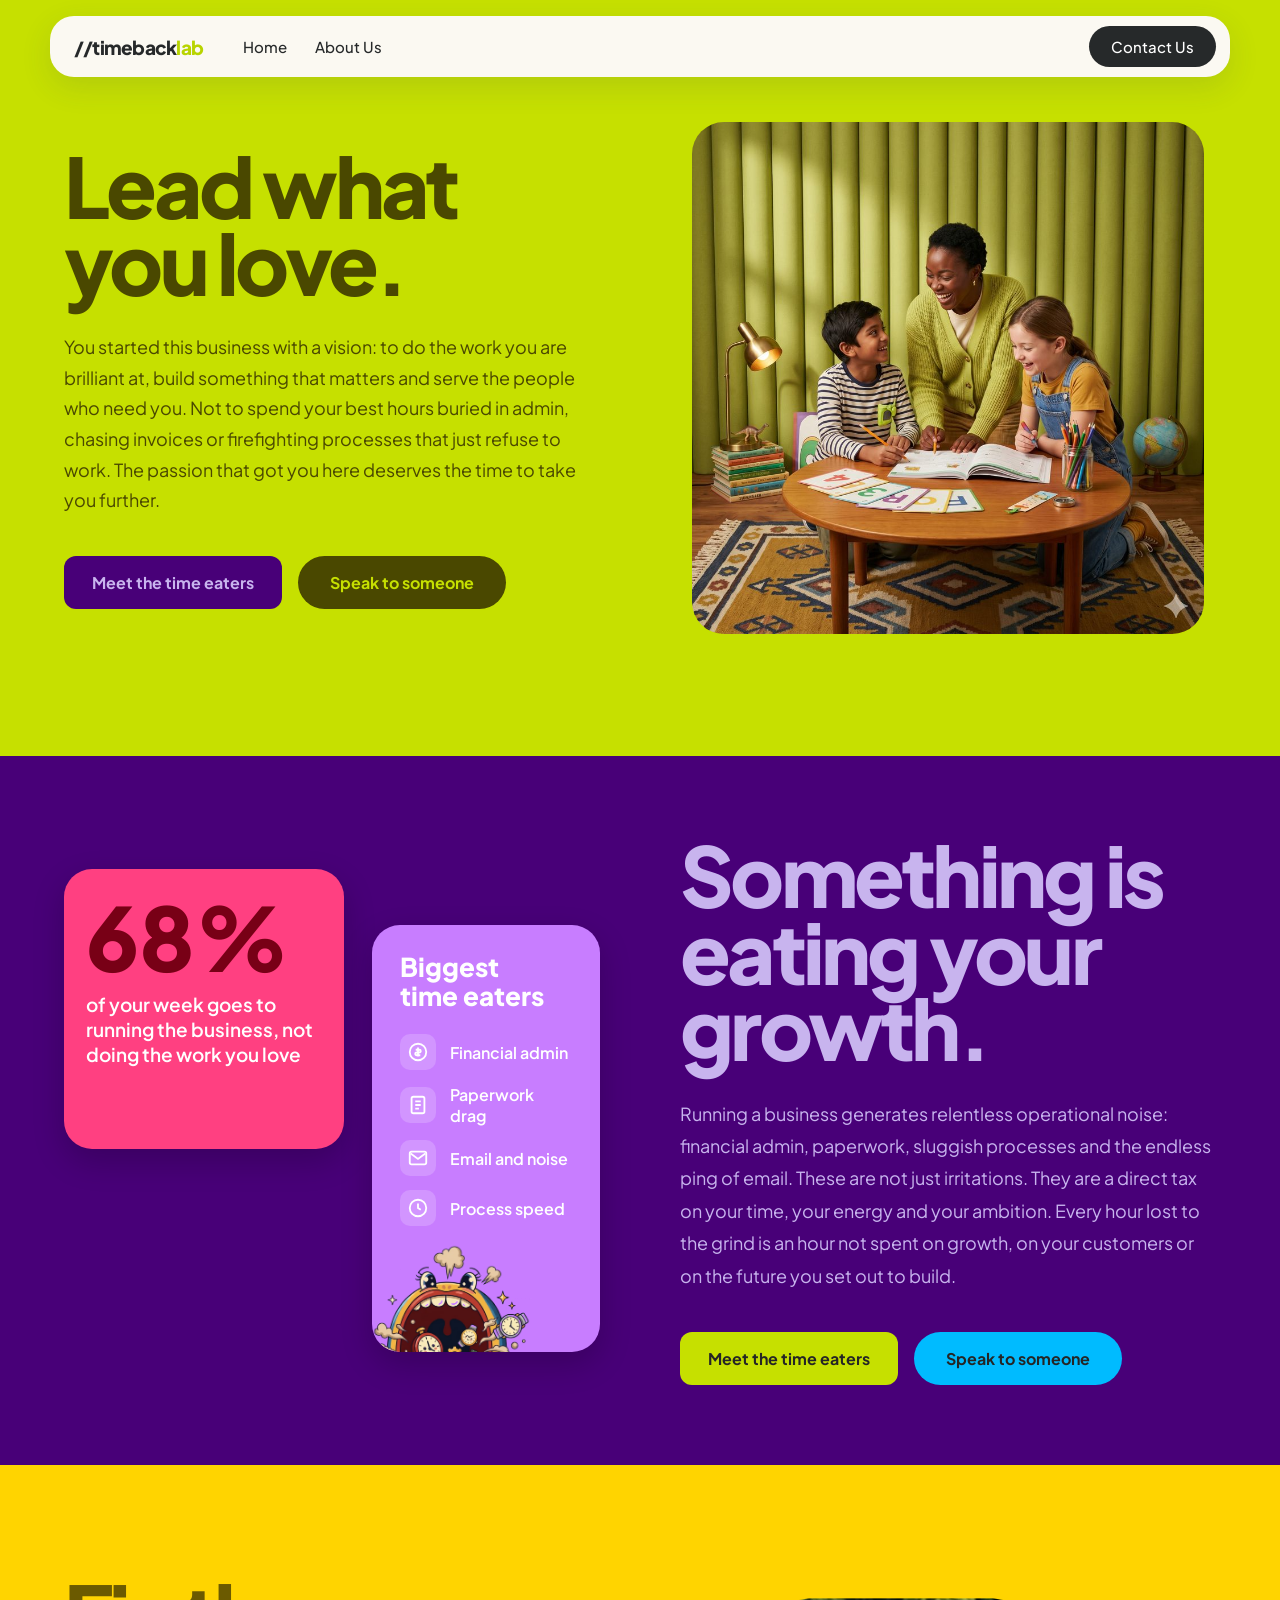
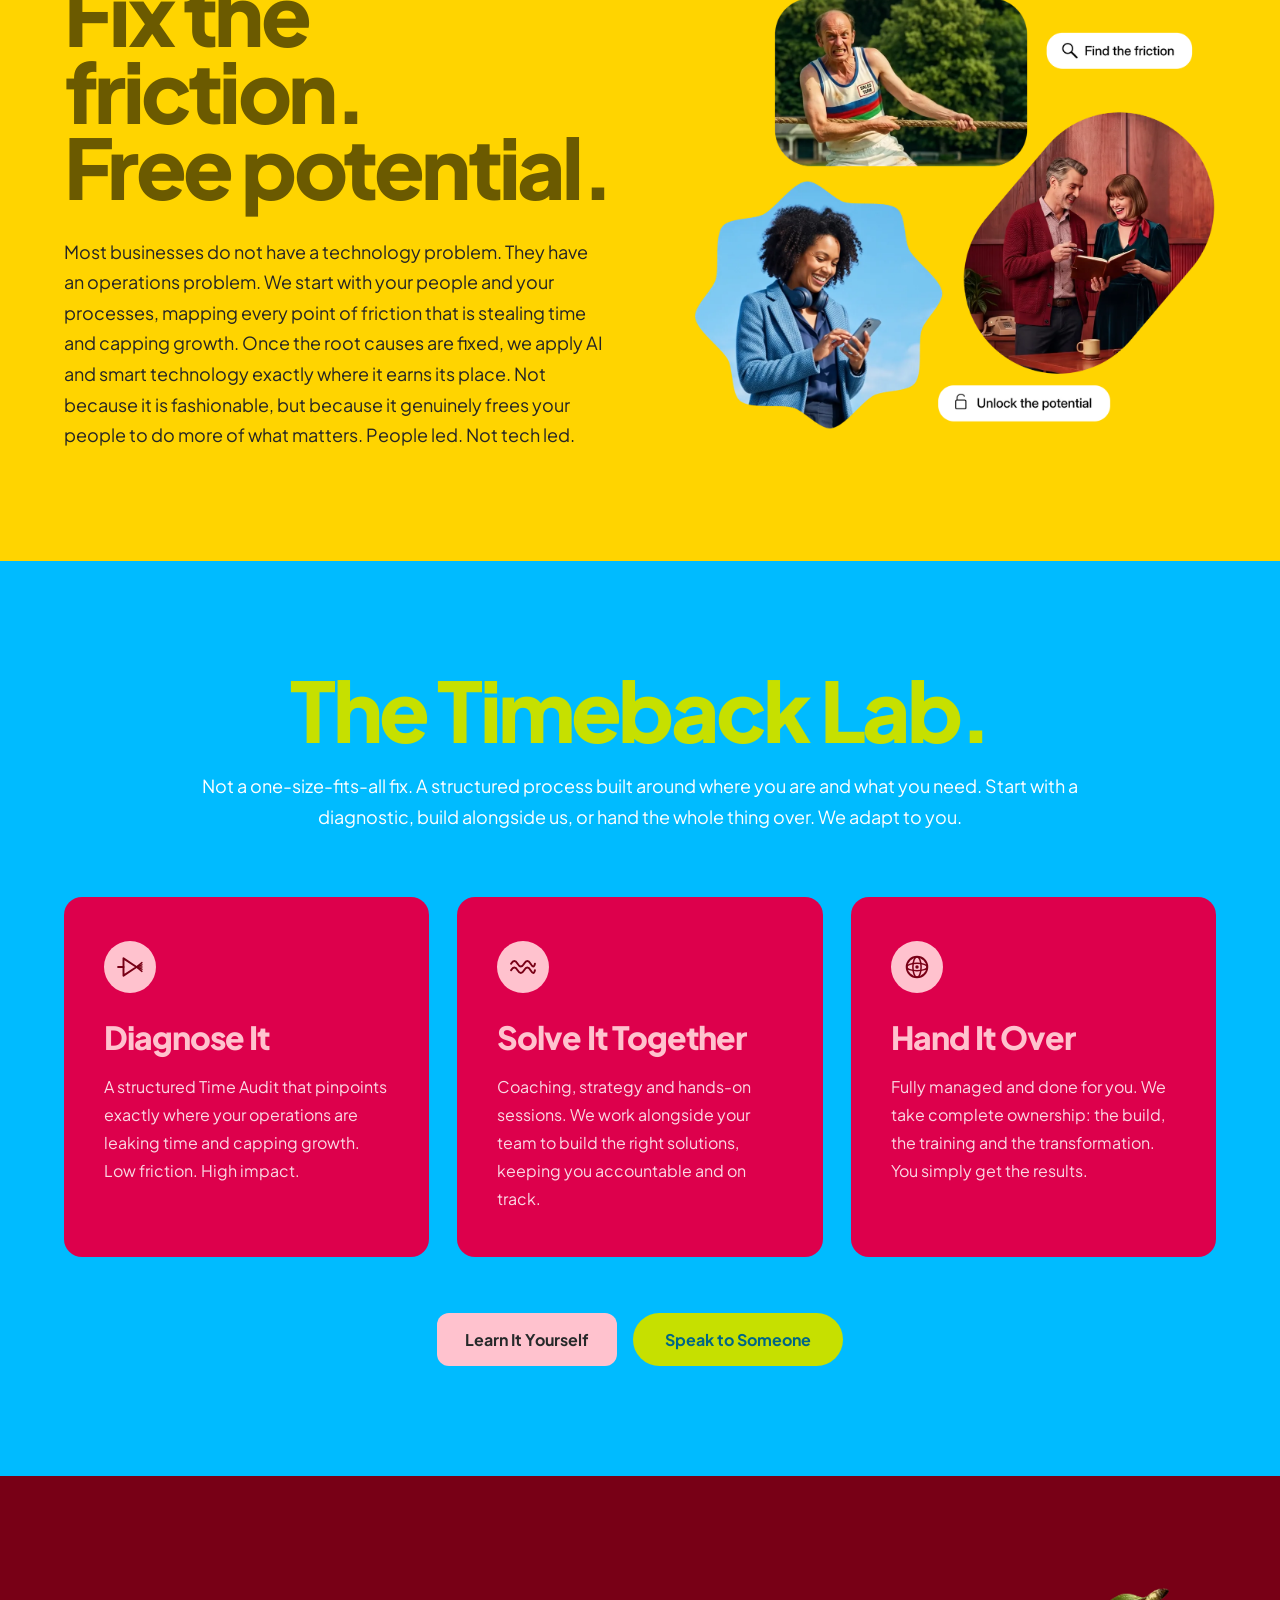
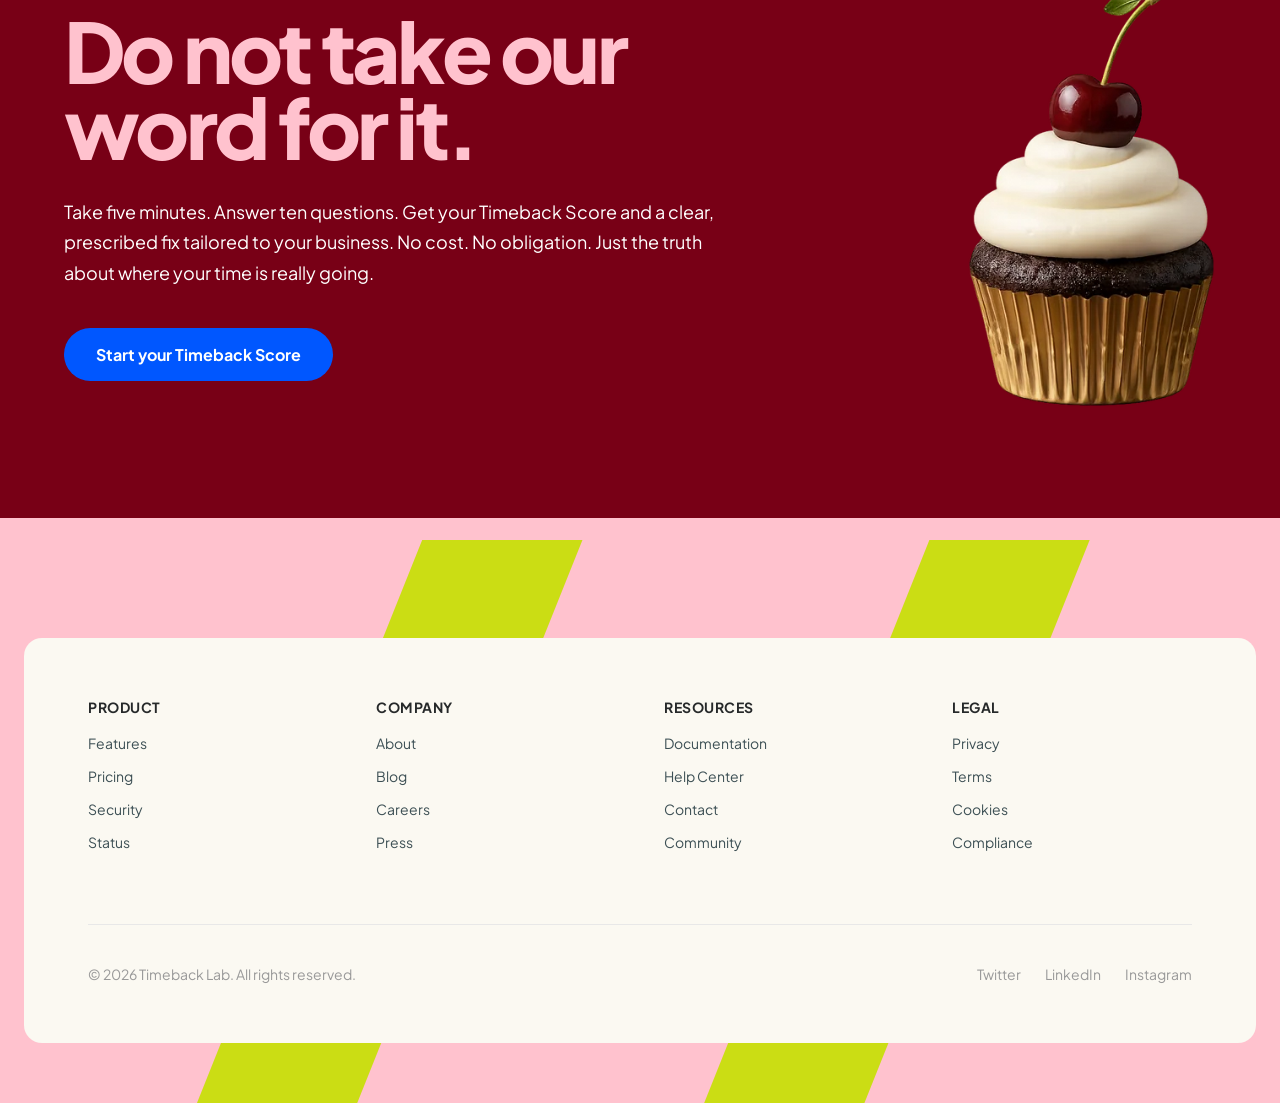
==== index.html @ 6ec60553 "Build homepage from Claude Design handoff Single-page site with five colour-blocked sections (Volt h" ====
<!DOCTYPE html>
<html lang="en">
<head>
<meta charset="UTF-8">
<meta name="viewport" content="width=device-width, initial-scale=1.0">
<title>timebacklab &mdash; Lead what you love</title>
<link rel="preconnect" href="https://fonts.googleapis.com">
<link rel="preconnect" href="https://fonts.gstatic.com" crossorigin>
<link rel="stylesheet" href="https://fonts.googleapis.com/css2?family=Plus+Jakarta+Sans:ital,opsz,wght@0,6..18,300..800;1,6..18,300..800&family=JetBrains+Mono:wght@400;500;600&display=swap">
<link rel="stylesheet" href="css/style.css">
</head>
<body>

<nav id="site-nav">
  <div class="nav-left">
    <div class="logo">
      <span class="logo-timeback">//timeback</span><span class="logo-lab">lab</span>
    </div>
    <ul class="nav-links">
      <li><a href="#home">Home</a></li>
      <li><a href="#about">About Us</a></li>
    </ul>
  </div>
  <div class="nav-right">
    <a href="#" class="contact-btn">Contact Us</a>
    <button class="nav-toggle" aria-label="Toggle menu" aria-expanded="false">
      <svg viewBox="0 0 24 24" fill="none" stroke="currentColor" stroke-width="2" stroke-linecap="round"><line x1="3" y1="6" x2="21" y2="6"></line><line x1="3" y1="12" x2="21" y2="12"></line><line x1="3" y1="18" x2="21" y2="18"></line></svg>
    </button>
  </div>
  <div class="nav-mobile-panel">
    <a href="#home">Home</a>
    <a href="#about">About Us</a>
    <a href="#" class="contact-btn">Contact Us</a>
  </div>
</nav>

<main id="home">

  <!-- Section 01: Volt -->
  <section class="sec sec-volt">
    <div class="sec-inner">
      <div class="sec-content">
        <h2 style="color:#4A4800;">Lead what<br>you love.</h2>
        <p style="color:#4A4800;">You started this business with a vision: to do the work you are brilliant at, build something that matters and serve the people who need you. Not to spend your best hours buried in admin, chasing invoices or firefighting processes that just refuse to work. The passion that got you here deserves the time to take you further.</p>
        <div class="cta-row">
          <a href="#problem" class="btn btn-square" style="background:#480078;color:#C8B4EE;">Meet the time eaters</a>
          <a href="#" class="btn btn-pill" style="background:#4A4800;color:#C6E000;">Speak to someone</a>
        </div>
      </div>
      <div class="marquee-container">
        <div class="marquee-track">
          <div class="marquee-item"><img src="images/marquee-team.jpg" alt="Team collaboration" loading="lazy"></div>
          <div class="marquee-item"><img src="images/marquee-coffee.jpg" alt="Coffee shop collaboration" loading="lazy"></div>
          <div class="marquee-item"><img src="images/marquee-education.jpg" alt="Education moment" loading="lazy"></div>
          <div class="marquee-item"><img src="images/marquee-craft.jpg" alt="Craftsperson at work" loading="lazy"></div>
          <div class="marquee-item"><img src="images/marquee-florist.jpg" alt="Florist at work" loading="lazy"></div>
          <!-- duplicate first image for seamless loop -->
          <div class="marquee-item"><img src="images/marquee-team.jpg" alt="" aria-hidden="true"></div>
        </div>
      </div>
    </div>
  </section>

  <!-- Section 02: Purple - Problem -->
  <section id="problem" class="sec-problem">
    <div class="problem-inner">

      <div class="problem-cards">
        <div class="card-stat">
          <div class="card-stat-number">68%</div>
          <div class="card-stat-label">of your week goes to running the business, not doing the work you love</div>
        </div>

        <div class="card-eaters">
          <div class="card-eaters-title">Biggest<br>time eaters</div>
          <div class="eaters-list">
            <div class="eater-item">
              <div class="eater-icon"><svg width="22" height="22" viewBox="0 0 24 24" fill="none" stroke="white" stroke-width="2"><circle cx="12" cy="12" r="9"></circle><path d="M12 7v10M9.5 9.5h4a1.5 1.5 0 0 1 0 3h-3a1.5 1.5 0 0 0 0 3h4"></path></svg></div>
              <div>Financial admin</div>
            </div>
            <div class="eater-item">
              <div class="eater-icon"><svg width="22" height="22" viewBox="0 0 24 24" fill="none" stroke="white" stroke-width="2"><rect x="5" y="3" width="14" height="18" rx="2"></rect><path d="M9 8h6M9 12h6M9 16h4"></path></svg></div>
              <div>Paperwork drag</div>
            </div>
            <div class="eater-item">
              <div class="eater-icon"><svg width="22" height="22" viewBox="0 0 24 24" fill="none" stroke="white" stroke-width="2"><rect x="3" y="5" width="18" height="14" rx="2"></rect><path d="M4 7l8 6 8-6"></path></svg></div>
              <div>Email and noise</div>
            </div>
            <div class="eater-item">
              <div class="eater-icon"><svg width="22" height="22" viewBox="0 0 24 24" fill="none" stroke="white" stroke-width="2"><circle cx="12" cy="12" r="9"></circle><path d="M12 7v5l3 2"></path></svg></div>
              <div>Process speed</div>
            </div>
          </div>
          <img src="images/time-monster.webp" alt="Time-eating monster" class="time-monster" loading="lazy">
        </div>
      </div>

      <div class="problem-copy">
        <h2>Something is eating your growth.</h2>
        <p>Running a business generates relentless operational noise: financial admin, paperwork, sluggish processes and the endless ping of email. These are not just irritations. They are a direct tax on your time, your energy and your ambition. Every hour lost to the grind is an hour not spent on growth, on your customers or on the future you set out to build.</p>
        <div class="cta-row">
          <a href="#problem" class="btn btn-square" style="background:#C6E000;color:#252525;">Meet the time eaters</a>
          <a href="#" class="btn btn-pill" style="background:#00BBFF;color:#252525;">Speak to someone</a>
        </div>
      </div>

    </div>
  </section>

  <!-- Section 03: Yellow -->
  <section class="sec sec-yellow">
    <div class="sec-inner">
      <div class="sec-content">
        <h2 style="color:#6b5a00;">Fix the friction.<br>Free&nbsp;potential.</h2>
        <p style="color:#252525;">Most businesses do not have a technology problem. They have an operations problem. We start with your people and your processes, mapping every point of friction that is stealing time and capping growth. Once the root causes are fixed, we apply AI and smart technology exactly where it earns its place. Not because it is fashionable, but because it genuinely frees your people to do more of what matters. People led. Not tech led.</p>
      </div>
      <div class="collage-wrap">
        <img src="images/friction-collage.webp" alt="Three images showing friction and potential" loading="lazy">
      </div>
    </div>
  </section>

  <!-- Section 04: Cyan - The Timeback Lab -->
  <section id="about" class="sec-lab">
    <div class="lab-inner">
      <div class="lab-heading">
        <h2>The Timeback Lab.</h2>
        <p>Not a one-size-fits-all fix. A structured process built around where you are and what you need. Start with a diagnostic, build alongside us, or hand the whole thing over. We adapt to you.</p>
      </div>

      <div class="lab-cards">
        <div class="lab-card">
          <div class="lab-icon">
            <svg width="26" height="26" viewBox="0 0 24 24" fill="none">
              <path d="M6 4L18 12L6 20Z" stroke="#780016" stroke-width="1.8" stroke-linejoin="round"></path>
              <line x1="1" y1="12" x2="6" y2="12" stroke="#780016" stroke-width="1.8" stroke-linecap="round"></line>
              <line x1="18" y1="12" x2="23" y2="8" stroke="#780016" stroke-width="1.4" stroke-linecap="round"></line>
              <line x1="18" y1="12" x2="23" y2="10" stroke="#780016" stroke-width="1.4" stroke-linecap="round"></line>
              <line x1="18" y1="12" x2="23" y2="12" stroke="#780016" stroke-width="1.4" stroke-linecap="round"></line>
              <line x1="18" y1="12" x2="23" y2="14" stroke="#780016" stroke-width="1.4" stroke-linecap="round"></line>
              <line x1="18" y1="12" x2="23" y2="16" stroke="#780016" stroke-width="1.4" stroke-linecap="round"></line>
            </svg>
          </div>
          <h3>Diagnose It</h3>
          <p>A structured Time Audit that pinpoints exactly where your operations are leaking time and capping growth. Low friction. High impact.</p>
        </div>

        <div class="lab-card">
          <div class="lab-icon">
            <svg width="26" height="26" viewBox="0 0 24 24" fill="none">
              <path d="M1 9 Q4 4 7 9 Q10 14 13 9 Q16 4 19 9 Q22 14 23 9" stroke="#780016" stroke-width="1.8" stroke-linecap="round"></path>
              <path d="M1 15 Q4 10 7 15 Q10 20 13 15 Q16 10 19 15 Q22 20 23 15" stroke="#780016" stroke-width="1.8" stroke-linecap="round"></path>
            </svg>
          </div>
          <h3>Solve It Together</h3>
          <p>Coaching, strategy and hands-on sessions. We work alongside your team to build the right solutions, keeping you accountable and on track.</p>
        </div>

        <div class="lab-card">
          <div class="lab-icon">
            <svg width="26" height="26" viewBox="0 0 24 24" fill="none">
              <circle cx="12" cy="12" r="9.5" stroke="#780016" stroke-width="1.8"></circle>
              <ellipse cx="12" cy="12" rx="3.8" ry="9.5" stroke="#780016" stroke-width="1.4"></ellipse>
              <ellipse cx="12" cy="12" rx="9.5" ry="3.4" stroke="#780016" stroke-width="1.4"></ellipse>
              <circle cx="12" cy="12" r="1.6" fill="#780016"></circle>
            </svg>
          </div>
          <h3>Hand It Over</h3>
          <p>Fully managed and done for you. We take complete ownership: the build, the training and the transformation. You simply get the results.</p>
        </div>
      </div>

      <div class="cta-row cta-row-center">
        <a href="#" class="btn btn-square" style="background:#FFC2CE;color:#26292A;">Learn It Yourself</a>
        <a href="#" class="btn btn-pill" style="background:#C6E000;color:#006586;">Speak to Someone</a>
      </div>
    </div>
  </section>

  <!-- Section 05: Maroon -->
  <section class="sec sec-maroon">
    <div class="maroon-inner">
      <div class="sec-content">
        <h2 style="color:#ffc2ce;">Do not take our word for it.</h2>
        <p style="color:#ffffff;">Take five minutes. Answer ten questions. Get your Timeback Score and a clear, prescribed fix tailored to your business. No cost. No obligation. Just the truth about where your time is really going.</p>
        <div class="cta-row">
          <a href="#" class="btn btn-pill" style="background:#0057FF;color:#ffffff;">Start your Timeback Score</a>
        </div>
      </div>
      <div class="cupcake-wrap">
        <img src="images/cupcake.webp" alt="Cupcake" loading="lazy">
      </div>
    </div>
  </section>

</main>

<footer>
  <div class="footer-slash" aria-hidden="true">//</div>
  <div class="footer-card">
    <div class="footer-content">
      <div class="footer-section">
        <h3>Product</h3>
        <ul>
          <li><a href="#">Features</a></li>
          <li><a href="#">Pricing</a></li>
          <li><a href="#">Security</a></li>
          <li><a href="#">Status</a></li>
        </ul>
      </div>
      <div class="footer-section">
        <h3>Company</h3>
        <ul>
          <li><a href="#about">About</a></li>
          <li><a href="#">Blog</a></li>
          <li><a href="#">Careers</a></li>
          <li><a href="#">Press</a></li>
        </ul>
      </div>
      <div class="footer-section">
        <h3>Resources</h3>
        <ul>
          <li><a href="#">Documentation</a></li>
          <li><a href="#">Help Center</a></li>
          <li><a href="#">Contact</a></li>
          <li><a href="#">Community</a></li>
        </ul>
      </div>
      <div class="footer-section">
        <h3>Legal</h3>
        <ul>
          <li><a href="#">Privacy</a></li>
          <li><a href="#">Terms</a></li>
          <li><a href="#">Cookies</a></li>
          <li><a href="#">Compliance</a></li>
        </ul>
      </div>
    </div>
    <div class="footer-bottom">
      <span>&copy; 2026 Timeback Lab. All rights reserved.</span>
      <div class="footer-social">
        <a href="#">Twitter</a>
        <a href="#">LinkedIn</a>
        <a href="#">Instagram</a>
      </div>
    </div>
  </div>
</footer>

<script src="js/main.js"></script>
</body>
</html>
---- css/style.css ----
/* ============================================
   timebacklab — Homepage
   ============================================ */

* {
  margin: 0;
  padding: 0;
  box-sizing: border-box;
}

html {
  scroll-behavior: smooth;
}

body {
  font-family: 'Plus Jakarta Sans', sans-serif;
  overflow-x: hidden;
  color: #26292A;
}

img {
  max-width: 100%;
  display: block;
}

a {
  text-decoration: none;
}

/* ============================================
   NAV
   ============================================ */

#site-nav {
  position: fixed;
  top: 16px;
  left: 50%;
  width: calc(100% - 32px);
  max-width: 1180px;
  z-index: 1000;
  padding: 10px 14px 10px 24px;
  background: #FBF9F2;
  border-radius: 24px;
  box-shadow: 0 10px 30px rgba(60, 79, 84, 0.14);
  display: flex;
  align-items: center;
  justify-content: space-between;
  transform: translate(-50%, 0);
  transition: transform 0.3s ease, box-shadow 0.3s ease, border-radius 0.2s ease;
}

#site-nav.hidden {
  transform: translate(-50%, calc(-100% - 28px));
}

#site-nav.scrolled {
  box-shadow: 0 14px 34px rgba(60, 79, 84, 0.18);
}

#site-nav.menu-open {
  border-radius: 22px;
}

.nav-left {
  display: flex;
  align-items: center;
  gap: 40px;
}

.logo {
  font-size: 19px;
  font-weight: 800;
  letter-spacing: -0.04em;
  white-space: nowrap;
}

.logo-timeback {
  color: #26292A;
}

.logo-lab {
  color: #B8D400;
}

.nav-links {
  display: flex;
  gap: 28px;
  list-style: none;
}

.nav-links a {
  color: #26292A;
  font-size: 15px;
  font-weight: 500;
  transition: color 0.15s ease;
}

.nav-links a:hover {
  color: #946B3F;
}

.nav-right {
  display: flex;
  align-items: center;
  gap: 16px;
}

.contact-btn {
  display: inline-flex;
  align-items: center;
  justify-content: center;
  background: #26292A;
  color: white;
  border: none;
  padding: 11px 22px;
  border-radius: 999px;
  font-size: 15px;
  font-weight: 500;
  cursor: pointer;
  transition: all 0.15s ease;
  white-space: nowrap;
}

.contact-btn:hover {
  transform: translateY(-1px);
  box-shadow: 0 6px 18px rgba(60, 79, 84, 0.18);
}

.nav-toggle {
  display: none;
  background: none;
  border: none;
  cursor: pointer;
  padding: 6px;
  color: #26292A;
}

.nav-toggle svg {
  width: 24px;
  height: 24px;
}

.nav-mobile-panel {
  display: none;
}

/* ============================================
   SHARED SECTION LAYOUT
   ============================================ */

main {
  margin-top: 0;
}

.sec {
  width: 100%;
  padding: 110px 0;
}

.sec-volt { background: #C6E000; }
.sec-yellow { background: #FFD400; }
.sec-maroon { background: #780016; }

.sec-inner {
  display: grid;
  grid-template-columns: 1fr 1fr;
  align-items: center;
  gap: 80px;
  max-width: 1500px;
  margin: 0 auto;
  padding: 0 64px;
}

.sec-content {
  max-width: 680px;
}

.sec-content h2,
.problem-copy h2,
.lab-heading h2 {
  font-size: clamp(40px, 6.5vw, 88px);
  font-weight: 800;
  line-height: 0.92;
  letter-spacing: -0.045em;
  margin-bottom: 32px;
}

.sec-content p,
.problem-copy p {
  font-size: 18px;
  line-height: 1.7;
  font-weight: 400;
}

.cta-row {
  display: flex;
  gap: 16px;
  margin-top: 40px;
  flex-wrap: wrap;
  align-items: center;
}

.cta-row-center {
  justify-content: center;
  margin-top: 56px;
}

.btn {
  display: inline-flex;
  align-items: center;
  justify-content: center;
  font-size: 16px;
  font-weight: 700;
  padding: 16px 28px;
  text-decoration: none;
  transition: transform 0.15s ease, box-shadow 0.15s ease;
}

.btn:hover {
  transform: translateY(-2px);
}

.btn-square {
  border-radius: 12px;
}

.btn-pill {
  border-radius: 999px;
  padding: 16px 32px;
}

/* ============================================
   MARQUEE (Section 01)
   ============================================ */

.marquee-container {
  width: 100%;
  aspect-ratio: 1;
  overflow: hidden;
  border-radius: 12px;
}

.marquee-track {
  display: flex;
  flex-direction: column;
  gap: 24px;
  padding: 12px;
  height: fit-content;
}

.marquee-item {
  flex-shrink: 0;
  width: 100%;
  aspect-ratio: 1;
  border-radius: 32px;
  overflow: hidden;
}

.marquee-item img {
  width: 100%;
  height: 100%;
  object-fit: cover;
}

/* ============================================
   PROBLEM SECTION (Section 02)
   ============================================ */

.sec-problem {
  background: #480078;
  padding: 80px 64px;
}

.problem-inner {
  display: grid;
  grid-template-columns: 1fr 1fr;
  gap: 80px;
  align-items: center;
  max-width: 1600px;
  margin: 0 auto;
}

.problem-copy h2 {
  color: #C8B4EE;
}

.problem-copy p {
  color: #C8B4EE;
  line-height: 1.8;
}

.problem-cards {
  display: flex;
  gap: 28px;
  align-items: flex-start;
}

.card-stat {
  background: #FF4081;
  border-radius: 28px;
  padding: 28px 22px;
  color: white;
  box-shadow: 0 12px 32px rgba(0,0,0,0.2);
  flex: 0 0 280px;
  width: 280px;
  height: 280px;
  display: flex;
  flex-direction: column;
  justify-content: flex-start;
}

.card-stat-number {
  font-size: 88px;
  font-weight: 900;
  color: #780016;
  line-height: 0.9;
  margin-bottom: 16px;
}

.card-stat-label {
  font-size: 19px;
  font-weight: 600;
  color: white;
  line-height: 1.3;
}

.card-eaters {
  background: #C87DFF;
  border-radius: 28px;
  padding: 28px;
  color: white;
  box-shadow: 0 12px 32px rgba(0,0,0,0.2);
  flex: 1.35;
  display: flex;
  flex-direction: column;
  justify-content: flex-start;
  min-height: 230px;
  margin-top: 56px;
  position: relative;
  overflow: hidden;
}

.card-eaters-title {
  font-size: 26px;
  font-weight: 800;
  color: white;
  line-height: 1.1;
  margin-bottom: 24px;
}

.eaters-list {
  display: flex;
  flex-direction: column;
  gap: 14px;
  margin-bottom: auto;
}

.eater-item {
  display: flex;
  align-items: center;
  gap: 14px;
  font-size: 16px;
  font-weight: 600;
  color: white;
}

.eater-icon {
  flex: 0 0 36px;
  width: 36px;
  height: 36px;
  border-radius: 10px;
  background: rgba(255,255,255,0.18);
  display: flex;
  align-items: center;
  justify-content: center;
}

.time-monster {
  width: calc(100% + 80px);
  margin: 18px -40px -40px -40px;
}

/* ============================================
   FRICTION / COLLAGE (Section 03)
   ============================================ */

.collage-wrap {
  width: 100%;
}

/* ============================================
   TIMEBACK LAB (Section 04)
   ============================================ */

.sec-lab {
  background: #00BBFF;
  padding: 110px 0;
}

.lab-inner {
  max-width: 1500px;
  margin: 0 auto;
  padding: 0 64px;
}

.lab-heading {
  margin-bottom: 64px;
  text-align: center;
}

.lab-heading h2 {
  color: #C6E000;
  margin-bottom: 24px;
}

.lab-heading p {
  font-size: 18px;
  line-height: 1.7;
  color: #ffffff;
  max-width: 900px;
  margin: 0 auto;
}

.lab-cards {
  display: grid;
  grid-template-columns: repeat(3, 1fr);
  gap: 28px;
}

.lab-card {
  background: #DD004C;
  border-radius: 18px;
  padding: 44px 40px;
}

.lab-icon {
  width: 52px;
  height: 52px;
  border-radius: 50%;
  background: #FFC2CE;
  display: flex;
  align-items: center;
  justify-content: center;
  margin-bottom: 28px;
}

.lab-card h3 {
  font-size: 32px;
  font-weight: 800;
  letter-spacing: -0.03em;
  line-height: 1.0;
  color: #FFC2CE;
  margin-bottom: 20px;
}

.lab-card p {
  font-size: 16px;
  line-height: 1.75;
  color: rgba(255,255,255,0.85);
}

/* ============================================
   FINAL CTA (Section 05)
   ============================================ */

.sec-maroon {
  padding: 110px 0;
}

.maroon-inner {
  max-width: 1500px;
  margin: 0 auto;
  padding: 0 64px;
  display: flex;
  align-items: center;
  justify-content: space-between;
  gap: 48px;
}

.sec-maroon .sec-content {
  flex: 1 1 0;
  min-width: 0;
}

.cupcake-wrap {
  flex: 0 0 250px;
  display: flex;
  align-items: flex-end;
  justify-content: center;
}

.cupcake-wrap img {
  width: 249px;
  height: auto;
}

/* ============================================
   FOOTER
   ============================================ */

footer {
  background: #ffc2ce;
  padding: 120px 24px 60px;
  position: relative;
  overflow: hidden;
}

.footer-slash {
  position: absolute;
  top: -0.18em;
  right: calc(50% - 450px);
  font-size: 110vh;
  font-weight: 900;
  color: #C6E000;
  line-height: 1;
  pointer-events: none;
  z-index: 0;
  white-space: nowrap;
  user-select: none;
  letter-spacing: -0.02em;
  opacity: 0.9;
}

.footer-card {
  background: #FBF9F2;
  border-radius: 18px;
  max-width: 1500px;
  margin: 0 auto;
  padding: 60px 64px;
  position: relative;
  z-index: 1;
}

.footer-content {
  display: grid;
  grid-template-columns: repeat(4, 1fr);
  gap: 48px;
}

.footer-section h3 {
  font-size: 14px;
  font-weight: 700;
  color: #26292A;
  margin-bottom: 16px;
  text-transform: uppercase;
  letter-spacing: 0.5px;
}

.footer-section ul {
  list-style: none;
}

.footer-section ul li {
  margin-bottom: 12px;
}

.footer-section a {
  color: #3C4F54;
  font-size: 14px;
  transition: color 0.15s ease;
}

.footer-section a:hover {
  color: #946B3F;
}

.footer-bottom {
  max-width: 1500px;
  margin: 60px auto 0;
  padding-top: 40px;
  border-top: 1px solid #E8E8E8;
  display: flex;
  justify-content: space-between;
  align-items: center;
  font-size: 14px;
  color: #999;
  flex-wrap: wrap;
  gap: 16px;
}

.footer-social {
  display: flex;
  gap: 24px;
}

.footer-social a {
  color: #999;
}

/* ============================================
   RESPONSIVE — TABLET (≤980px)
   ============================================ */

@media (max-width: 980px) {
  .sec-inner,
  .problem-inner {
    grid-template-columns: 1fr;
    gap: 48px;
    padding: 0 32px;
  }

  .sec {
    padding: 80px 0;
  }

  .sec-problem {
    padding: 64px 32px;
  }

  .sec-content,
  .problem-copy {
    max-width: 100%;
  }

  .problem-cards {
    order: 2;
  }

  .problem-copy {
    order: 1;
  }

  .lab-inner {
    padding: 0 32px;
  }

  .lab-cards {
    grid-template-columns: 1fr 1fr;
  }

  .sec-lab {
    padding: 80px 0;
  }

  .maroon-inner {
    padding: 0 32px;
    flex-wrap: wrap;
  }

  footer {
    padding: 96px 24px 48px;
  }

  .footer-card {
    padding: 48px 36px;
  }

  .footer-content {
    grid-template-columns: 1fr 1fr;
    gap: 36px 24px;
  }
}

/* ============================================
   RESPONSIVE — MOBILE (≤640px)
   ============================================ */

@media (max-width: 640px) {
  #site-nav {
    top: 12px;
    width: calc(100% - 24px);
    padding: 10px 12px 10px 18px;
    border-radius: 22px;
    flex-wrap: wrap;
  }

  .nav-left {
    gap: 0;
  }

  .nav-links {
    display: none;
  }

  .nav-right .contact-btn {
    display: none;
  }

  .nav-toggle {
    display: flex;
  }

  #site-nav.menu-open .nav-mobile-panel {
    display: flex;
  }

  .nav-mobile-panel {
    flex-direction: column;
    width: 100%;
    gap: 4px;
    padding-top: 16px;
    margin-top: 10px;
    border-top: 1px solid rgba(38,41,42,0.1);
  }

  .nav-mobile-panel a {
    color: #26292A;
    font-size: 16px;
    font-weight: 500;
    padding: 10px 4px;
  }

  .nav-mobile-panel .contact-btn {
    margin-top: 8px;
    width: 100%;
    text-align: center;
  }

  .sec {
    padding: 64px 0;
  }

  .sec-inner,
  .problem-inner {
    padding: 0 20px;
    gap: 36px;
  }

  .sec-content h2,
  .problem-copy h2,
  .lab-heading h2 {
    font-size: clamp(34px, 11vw, 48px);
    margin-bottom: 20px;
  }

  .sec-content p,
  .problem-copy p {
    font-size: 16px;
    line-height: 1.6;
  }

  .cta-row {
    margin-top: 28px;
    gap: 12px;
  }

  .btn {
    font-size: 15px;
    padding: 14px 22px;
    width: 100%;
  }

  .cta-row {
    flex-direction: column;
    align-items: stretch;
  }

  .marquee-item {
    border-radius: 20px;
  }

  .sec-problem {
    padding: 56px 20px;
  }

  .problem-cards {
    flex-direction: column;
    gap: 16px;
  }

  .card-stat {
    width: 100%;
    flex: 1 1 auto;
    height: auto;
    padding: 24px 22px;
  }

  .card-stat-number {
    font-size: 64px;
  }

  .card-eaters {
    margin-top: 0;
    width: 100%;
  }

  .time-monster {
    width: calc(100% + 56px);
    margin: 18px -28px -28px -28px;
  }

  .lab-cards {
    grid-template-columns: 1fr;
  }

  .lab-card {
    padding: 32px 28px;
  }

  .lab-card h3 {
    font-size: 28px;
  }

  .sec-lab {
    padding: 56px 0;
  }

  .lab-inner {
    padding: 0 20px;
  }

  .lab-heading {
    margin-bottom: 40px;
  }

  .cta-row-center {
    margin-top: 36px;
  }

  .sec-maroon {
    padding: 56px 0;
  }

  .maroon-inner {
    padding: 0 20px;
    flex-direction: column-reverse;
    text-align: center;
  }

  .maroon-inner .cta-row {
    align-items: center;
  }

  .cupcake-wrap {
    flex: 0 0 auto;
  }

  .cupcake-wrap img {
    width: 150px;
  }

  footer {
    padding: 72px 16px 40px;
  }

  .footer-card {
    padding: 36px 24px;
  }

  .footer-content {
    grid-template-columns: 1fr 1fr;
    gap: 32px 20px;
  }

  .footer-bottom {
    flex-direction: column;
    align-items: flex-start;
  }

  .footer-slash {
    font-size: 60vh;
    right: -10vw;
  }
}
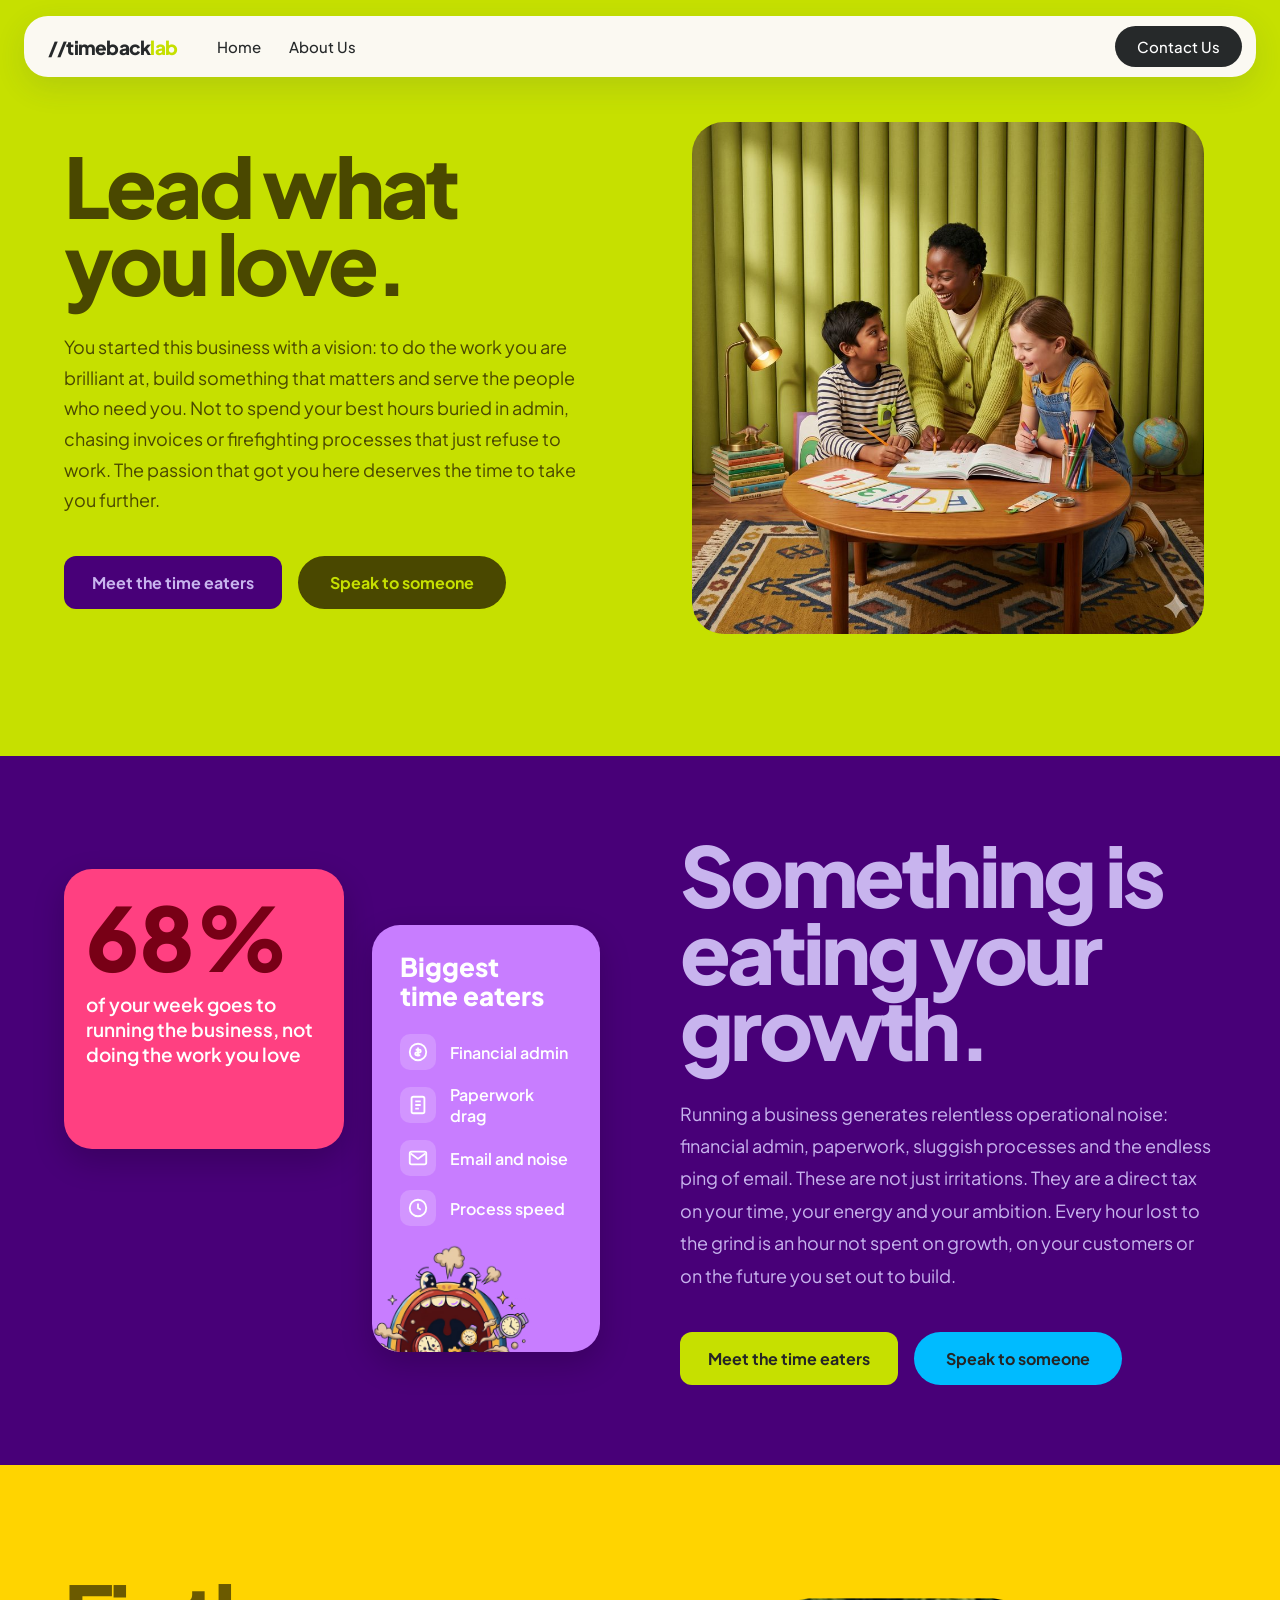
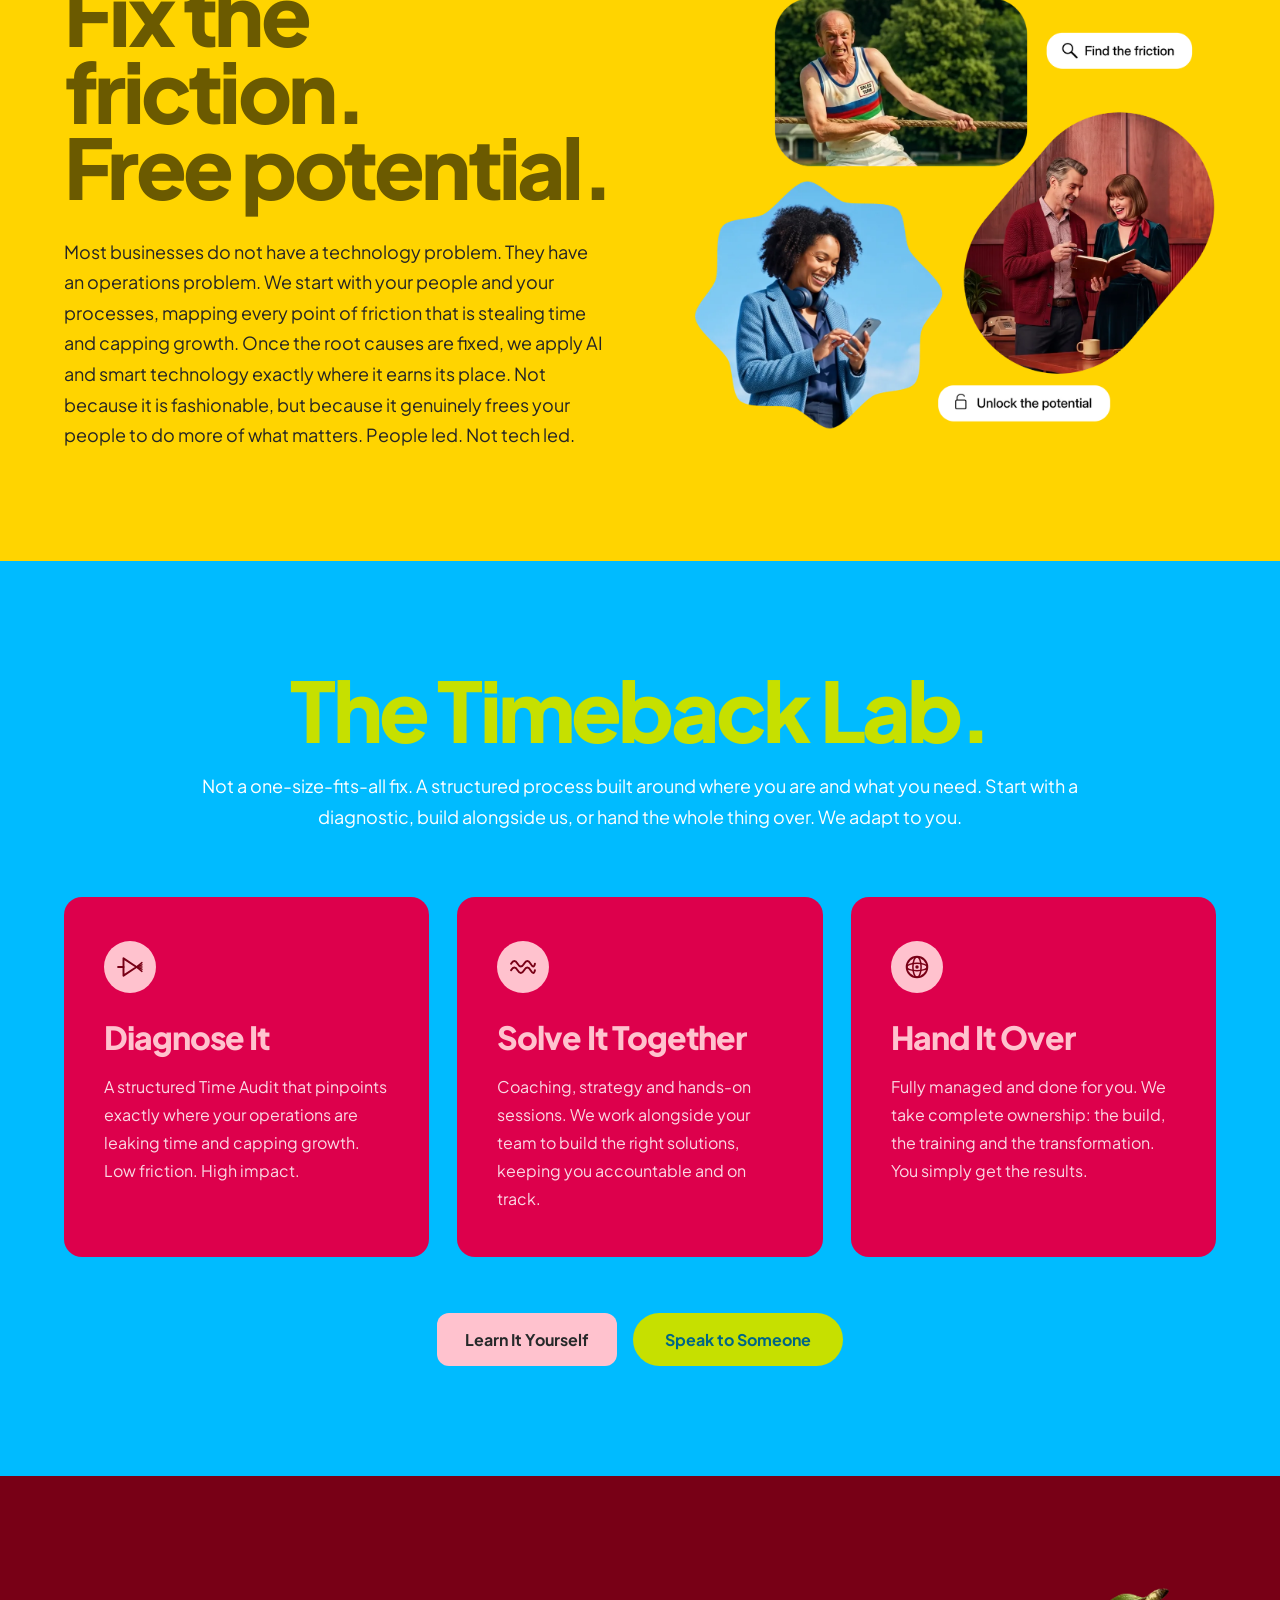
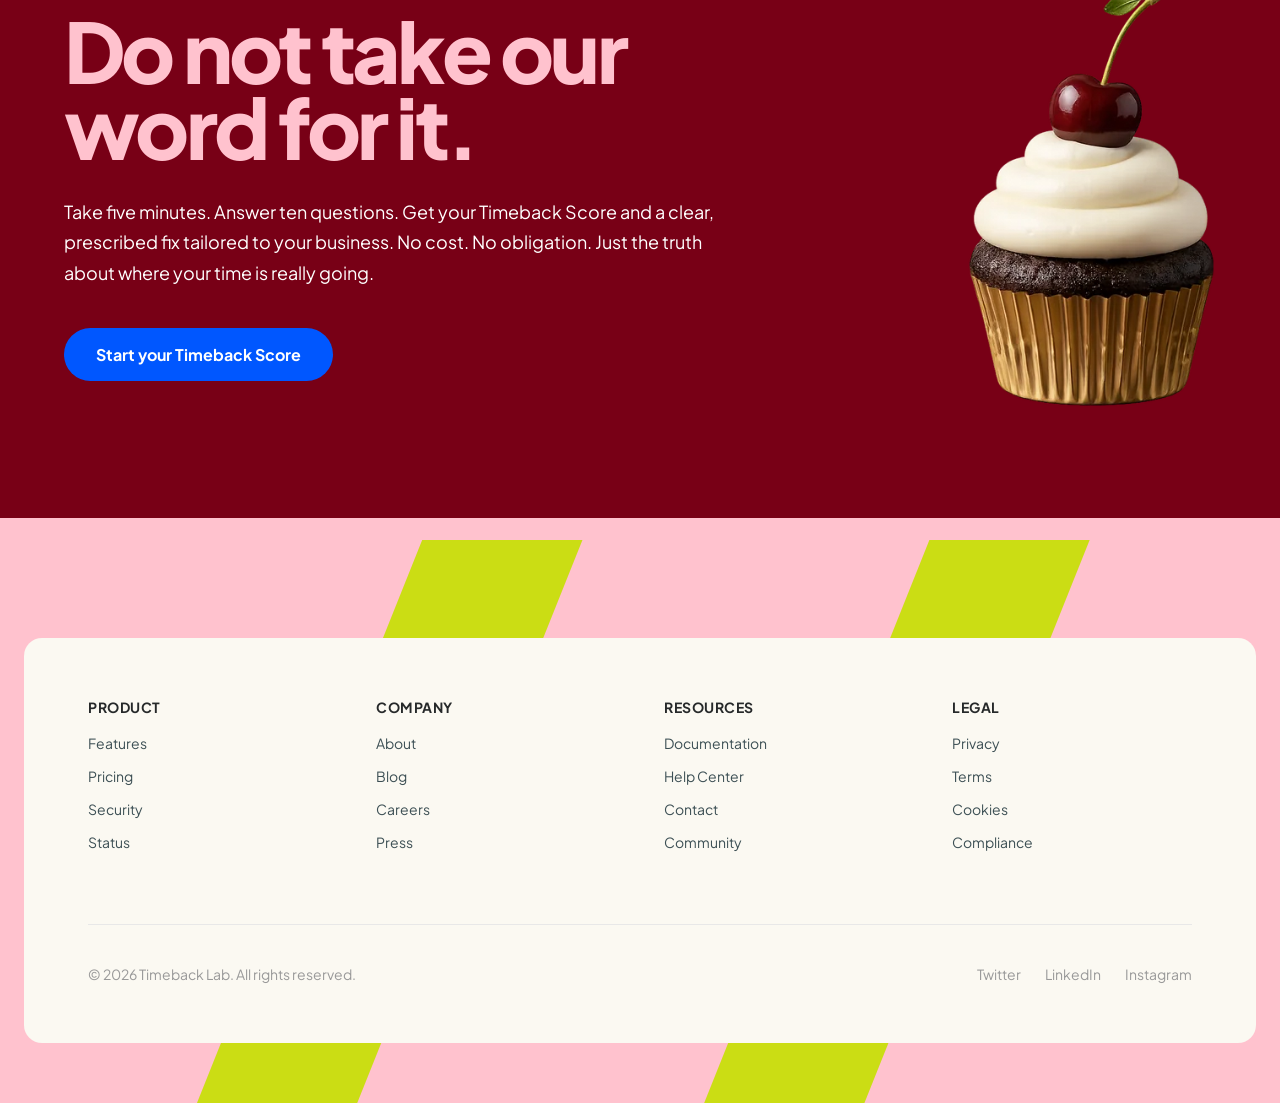
==== commit 78b87517: "Add favicon, fix browser tab title, widen nav to match content - Add favicon.svg to root, linked in " ====
--- a/index.html
+++ b/index.html
@@ -3,7 +3,8 @@
 <head>
 <meta charset="UTF-8">
 <meta name="viewport" content="width=device-width, initial-scale=1.0">
-<title>timebacklab &mdash; Lead what you love</title>
+<title>//timebacklab</title>
+<link rel="icon" type="image/svg+xml" href="favicon.svg">
 <link rel="preconnect" href="https://fonts.googleapis.com">
 <link rel="preconnect" href="https://fonts.gstatic.com" crossorigin>
 <link rel="stylesheet" href="https://fonts.googleapis.com/css2?family=Plus+Jakarta+Sans:ital,opsz,wght@0,6..18,300..800;1,6..18,300..800&family=JetBrains+Mono:wght@400;500;600&display=swap">
--- a/css/style.css
+++ b/css/style.css
@@ -35,8 +35,8 @@
   position: fixed;
   top: 16px;
   left: 50%;
-  width: calc(100% - 32px);
-  max-width: 1180px;
+  width: calc(100% - 48px);
+  max-width: 1500px;
   z-index: 1000;
   padding: 10px 14px 10px 24px;
   background: #FBF9F2;
@@ -79,7 +79,7 @@
 }
 
 .logo-lab {
-  color: #B8D400;
+  color: #C6E000;
 }
 
 .nav-links {
@@ -658,7 +658,7 @@
 @media (max-width: 640px) {
   #site-nav {
     top: 12px;
-    width: calc(100% - 24px);
+    width: calc(100% - 32px);
     padding: 10px 12px 10px 18px;
     border-radius: 22px;
     flex-wrap: wrap;
